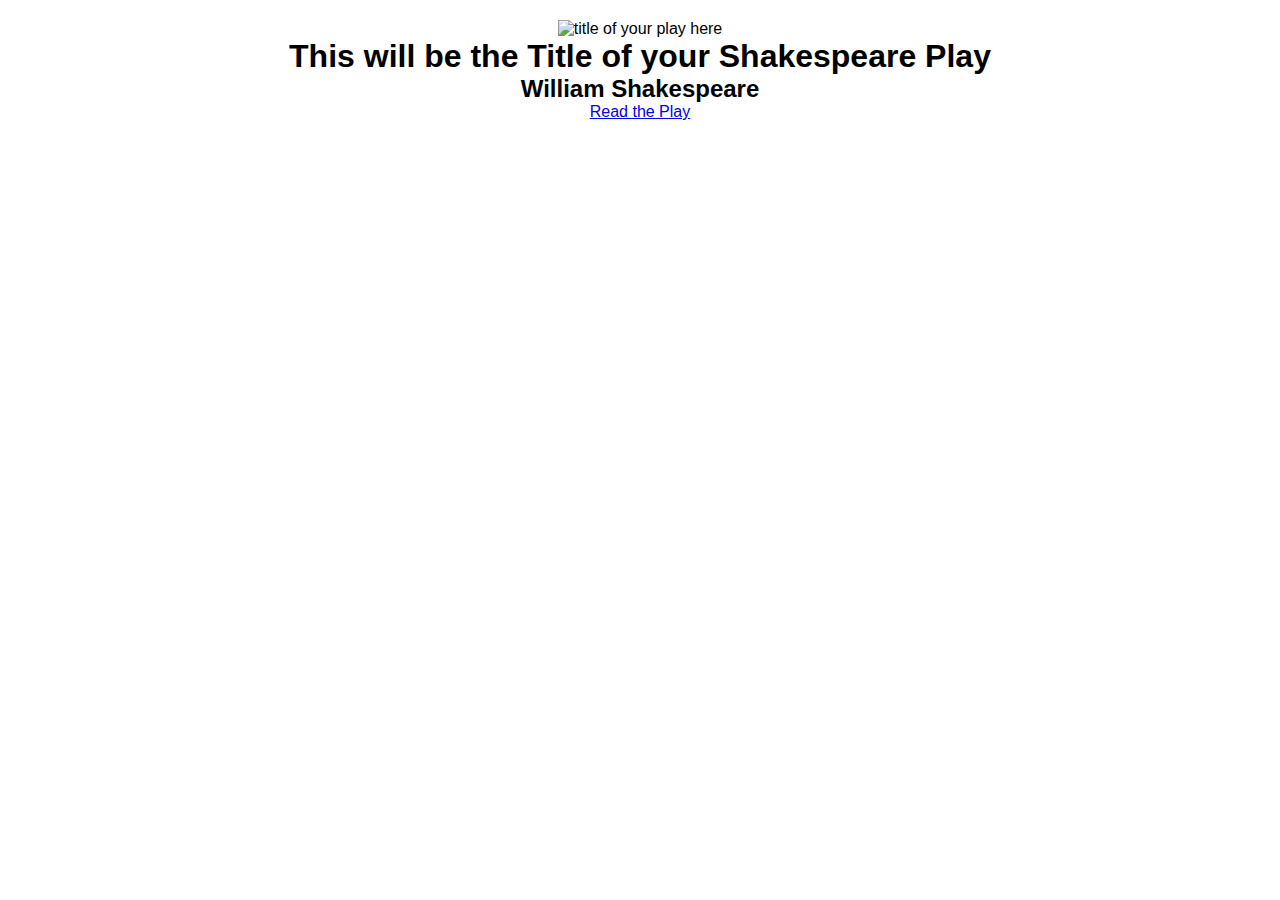
==== docs/index.html @ 6918707d "Initial commit" ====
<!DOCTYPE html>
<html xmlns="http://www.w3.org/1999/xhtml">
<head>
	<meta name="viewport" content="width=device-width, initial-scale=1">
	<meta charset="UTF-8" />
	<title>The title of your play goes here ---- CHANGE THIS</title>
	<!-- link you stylesheet here -->
	<link rel="stylesheet" href="css/styles.css" />
</head>
<body><!-- here goes your content -->
	<section class="cover">
			<img src="images/replace this with the cover image" alt="title of your play here" class="coverimage" />
		<h1>This will be the Title of your Shakespeare Play</h1>
		<h2>William Shakespeare</h2>
		<!-- Change play.html in the following line to the name of your exported file from InDesign -->
		<a href="play.html" title="view the play">Read the Play</a>
	</section>
	<section class="synopsis">
	<!--insert your marked up synopsis here -->
	</section>
</body>
</html>
---- docs/css/styles.css ----
/* This stylesheet is where to add styles for your Shakespeare Play */
/*We usually add something general for the body*/
* {
  margin: 0;
  padding: 0;
  box-sizing: border-box;
}

body {
  font-family: Verdana, Geneva, Tahoma, sans-serif;
  /*your style rules go in here */
}

section {
  border: 0;
}

/*Here follows the class names that you will have in your html*/
/*You may have more if you added styles in InDesign*/
/*You need to add the style attributes between the curly brackets*/

/* the following may not be used but it doesn't matter if they are listed here  */

section.cover {
  text-align: center;
  width: 70%;
  margin: 20px auto;
}

img.playimage {
  /* you will need a width attribute in here */
  max-width: 40%;
  padding: 20px auto;
}

img.shakespeareimage {
  /* you will need a width attribute in here */
  max-width: 40%;
  padding: 20px auto;
}

/* If you have created any new stlyes in InDesign and used export tags then you need to add them here */

section.dramatis {
}
section.play {
}
div.sceneImage {
}
h1.act {
}
p.character {
}
p.charactername {
}
h1.dramatishead {
}
h2.firstscene {
}
h2.location {
}
p.play_location {
}
p.prose {
}
h2.scene {
}
p.song {
}
h2.stagedirection {
}
p.verseline {
}
span.character_role {
}
span.stage_directions_inline {
}

span.character_beforespeech {
}
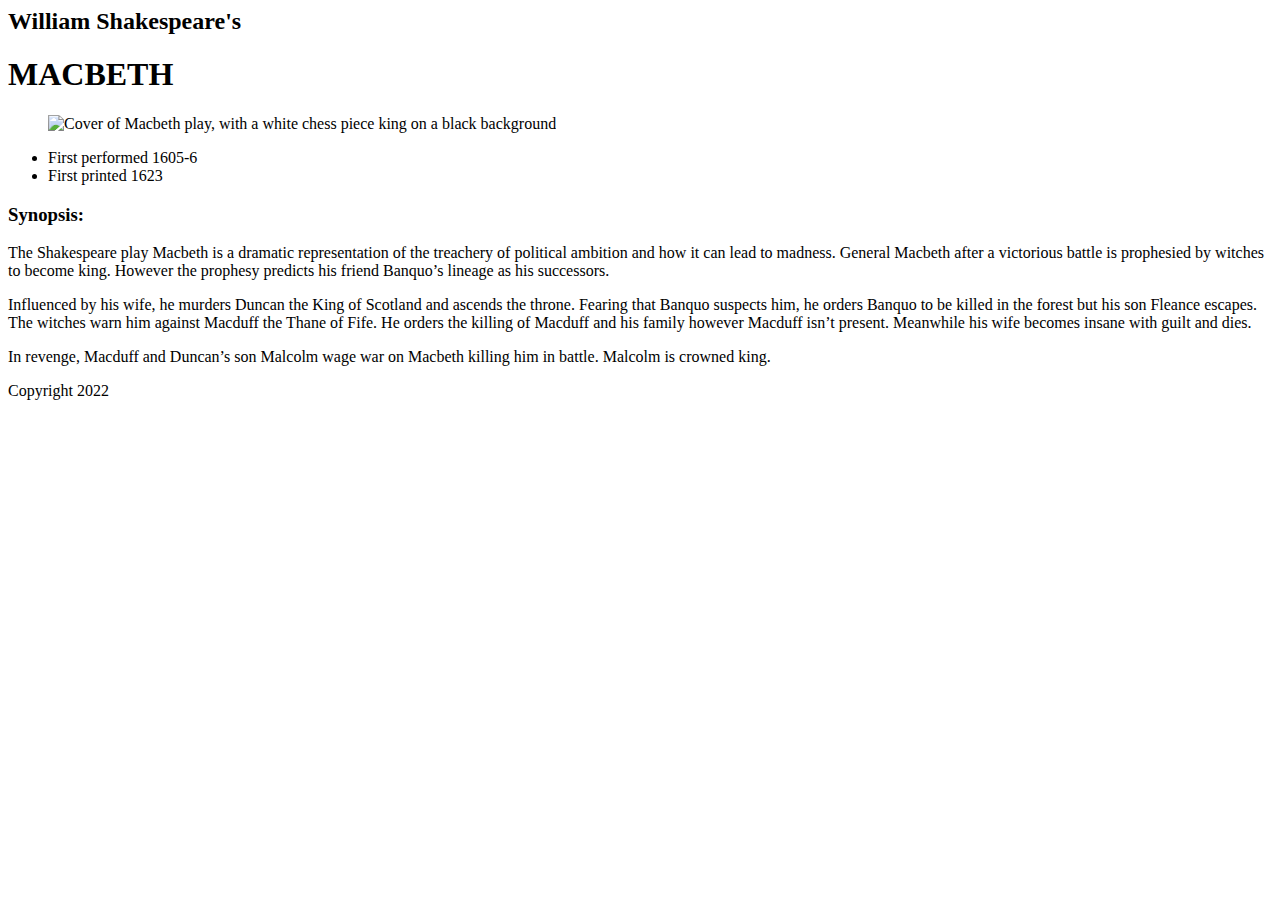
==== commit 15cffb04: "OriginalPaste" ====
--- a/docs/index.html
+++ b/docs/index.html
@@ -1,22 +1,31 @@
-<!DOCTYPE html>
-<html xmlns="http://www.w3.org/1999/xhtml">
-<head>
-	<meta name="viewport" content="width=device-width, initial-scale=1">
-	<meta charset="UTF-8" />
-	<title>The title of your play goes here ---- CHANGE THIS</title>
-	<!-- link you stylesheet here -->
-	<link rel="stylesheet" href="css/styles.css" />
-</head>
-<body><!-- here goes your content -->
-	<section class="cover">
-			<img src="images/replace this with the cover image" alt="title of your play here" class="coverimage" />
-		<h1>This will be the Title of your Shakespeare Play</h1>
-		<h2>William Shakespeare</h2>
-		<!-- Change play.html in the following line to the name of your exported file from InDesign -->
-		<a href="play.html" title="view the play">Read the Play</a>
-	</section>
-	<section class="synopsis">
-	<!--insert your marked up synopsis here -->
-	</section>
-</body>
+<!--this is a comment-->
+<html>
+    <head>
+        <title>Macbeth</title>
+        <link rel="stylesheet" href="CSS/styles.css">
+    </head>
+    <body>
+        <header>
+            <h2>William Shakespeare's</h2>
+            <h1>MACBETH</h1>
+        </header>
+        <main>
+            <figure>
+                <img src="images/macbethcover.jpg" alt="Cover of Macbeth play, with a white chess piece king on a black background">
+            </figure>
+            <section>
+                <ul>  <!--ul = unordered list (bullet point), ol = ordered list (numbered)-->
+                    <li>First performed 1605-6</li>
+                    <li>First printed 1623</li>
+                </ul>
+                <h3>Synopsis:</h3>
+                <p class="first">The Shakespeare play Macbeth is a dramatic representation of the treachery of political ambition and how it can lead to madness. General Macbeth after a victorious battle is prophesied by witches to become king. However the prophesy predicts his friend Banquo’s lineage as his successors.</p>
+                <p>Influenced by his wife, he murders Duncan the King of Scotland and ascends the throne. Fearing that Banquo suspects him, he orders Banquo to be killed in the forest but his son Fleance escapes. The witches warn him against Macduff the Thane of Fife. He orders the killing of Macduff and his family however Macduff isn’t present. Meanwhile his wife becomes insane with guilt and dies.</p>
+                <p>In revenge, Macduff and Duncan’s son Malcolm wage war on Macbeth killing him in battle. Malcolm is crowned king.</p>
+            </section>
+        </main>
+        <footer>
+            <p>Copyright 2022</p>
+        </footer>
+    </body>
 </html>
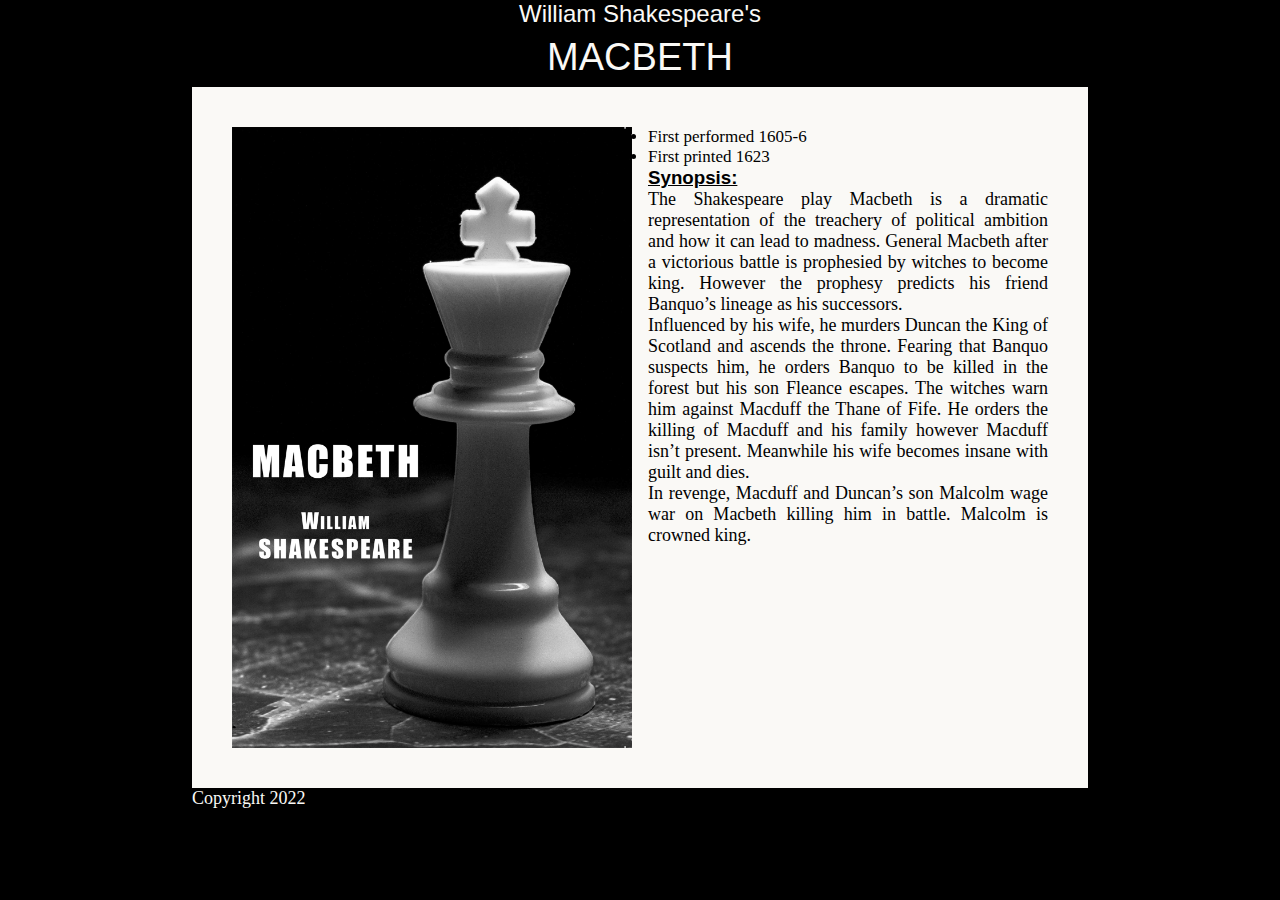
==== commit 39a37501: "FixedCSSLink" ====
--- a/docs/index.html
+++ b/docs/index.html
@@ -2,7 +2,7 @@
 <html>
     <head>
         <title>Macbeth</title>
-        <link rel="stylesheet" href="CSS/styles.css">
+        <link rel="stylesheet" href="css/styles.css">
     </head>
     <body>
         <header>
--- a/docs/css/styles.css
+++ b/docs/css/styles.css
@@ -0,0 +1,156 @@
+/* This stylesheet is where to add styles for your Shakespeare Play */
+/*We usually add something general for the body*/
+* {
+  margin: 0;
+  padding: 0;
+  box-sizing: border-box;
+}
+
+body {
+  font-family: Verdana, Geneva, Tahoma, sans-serif;
+  /*your style rules go in here */
+}
+
+section {
+  border: 0;
+}
+
+/*Here follows the class names that you will have in your html*/
+/*You may have more if you added styles in InDesign*/
+/*You need to add the style attributes between the curly brackets*/
+
+/* the following may not be used but it doesn't matter if they are listed here  */
+
+section.cover {
+  text-align: center;
+  width: 70%;
+  margin: 20px auto;
+}
+
+img.playimage {
+  /* you will need a width attribute in here */
+  max-width: 40%;
+  padding: 20px auto;
+}
+
+img.shakespeareimage {
+  /* you will need a width attribute in here */
+  max-width: 40%;
+  padding: 20px auto;
+}
+
+/* If you have created any new stlyes in InDesign and used export tags then you need to add them here */
+
+section.dramatis {
+}
+section.play {
+}
+div.sceneImage {
+}
+h1.act {
+}
+p.character {
+}
+p.charactername {
+}
+h1.dramatishead {
+}
+h2.firstscene {
+}
+h2.location {
+}
+p.play_location {
+}
+p.prose {
+}
+h2.scene {
+}
+p.song {
+}
+h2.stagedirection {
+}
+p.verseline {
+}
+span.character_role {
+}
+span.stage_directions_inline {
+}
+
+span.character_beforespeech {
+}
+
+body {
+    font-family: Cambria, Cochin, Georgia, Times, 'Times New Roman', serif;
+    background-color: rgb(0, 0, 0);
+    color: rgb(250, 249, 246);
+}
+
+main {
+    
+    background-color: rgb(250, 249, 246);
+    color: black;
+    width: 70%;
+    margin: 0 auto;
+    max-width: 900px; /*restricting to max size*/
+    /*margin = outside, padding = inside; em refers to text within the block */
+    padding: 2em;
+    display: flex;
+    flex-wrap: wrap;
+}
+
+figure {
+    width: 30%;
+    flex-basis: 300px;
+    flex-grow: 1;
+    flex-shrink: 1;
+    margin: /*'margin' sets margin to every direction, unless put four definitions in (clockwise)*/ .5em /*auto works out what is remaining based on what's left: centres*/;
+}
+
+section {
+    flex-basis: 300px;
+    flex-grow: 1;
+    flex-shrink: 1;
+    margin: .5em;
+}
+
+h1, h2 {
+    font-family: Impact, Haettenschweiler, 'Arial Narrow Bold', sans-serif;
+    text-align: center; /*all American spellings*/
+    font-weight: lighter;
+}
+
+h1 {
+    font-size: 38px;
+    margin: 8px;
+}
+
+h3 {
+    text-decoration: underline;
+    font-family: 'Arial Narrow Bold', Arial, Impact, sans-serif;
+}
+
+img {
+    width: 100%; /*percentage of parent element*/
+    display: block;
+}
+
+p {
+    text-align: justify;
+    font-size: 18;
+    }
+
+li {
+    font-size: 17px;
+}
+
+footer {
+    width: 70%;
+    margin: 0 auto;
+    max-width: 900px;
+}
+
+@media screen and (max-width:600px) {
+    main {
+        width: 100%;
+    }
+}
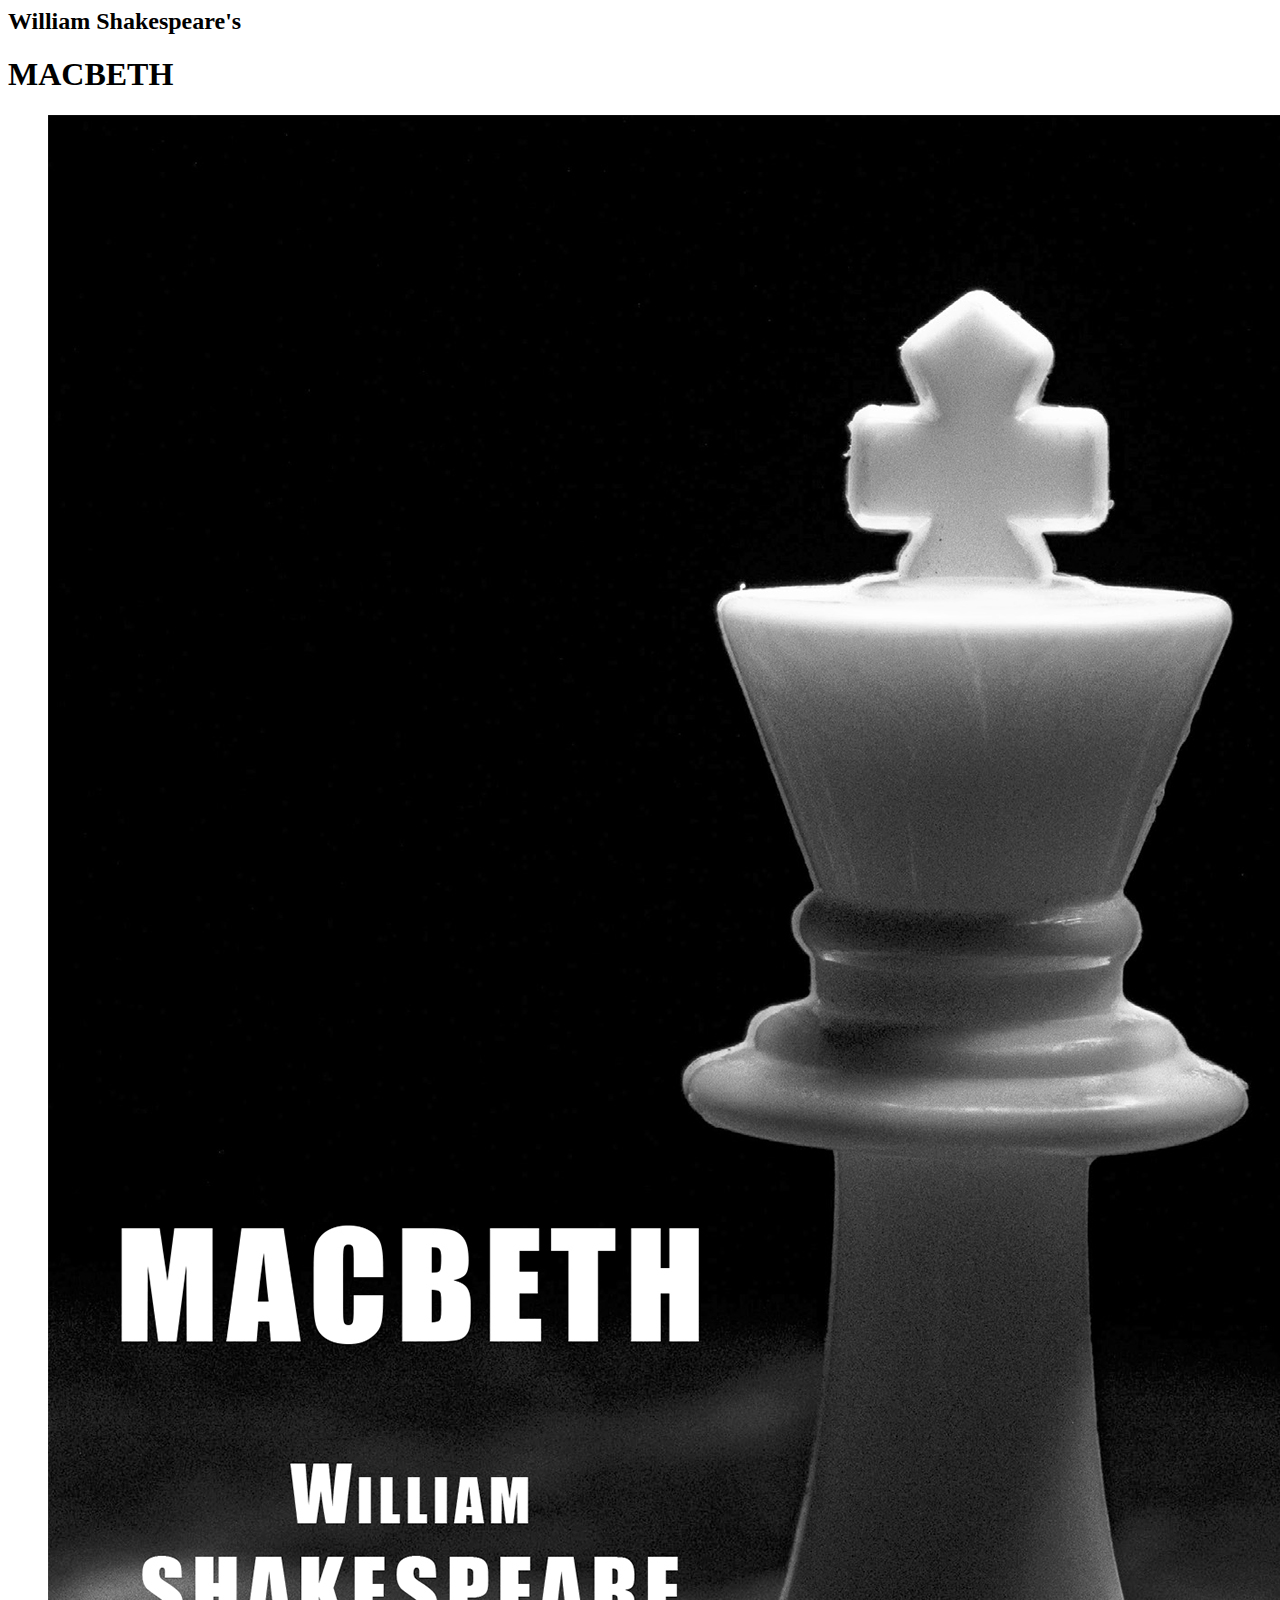
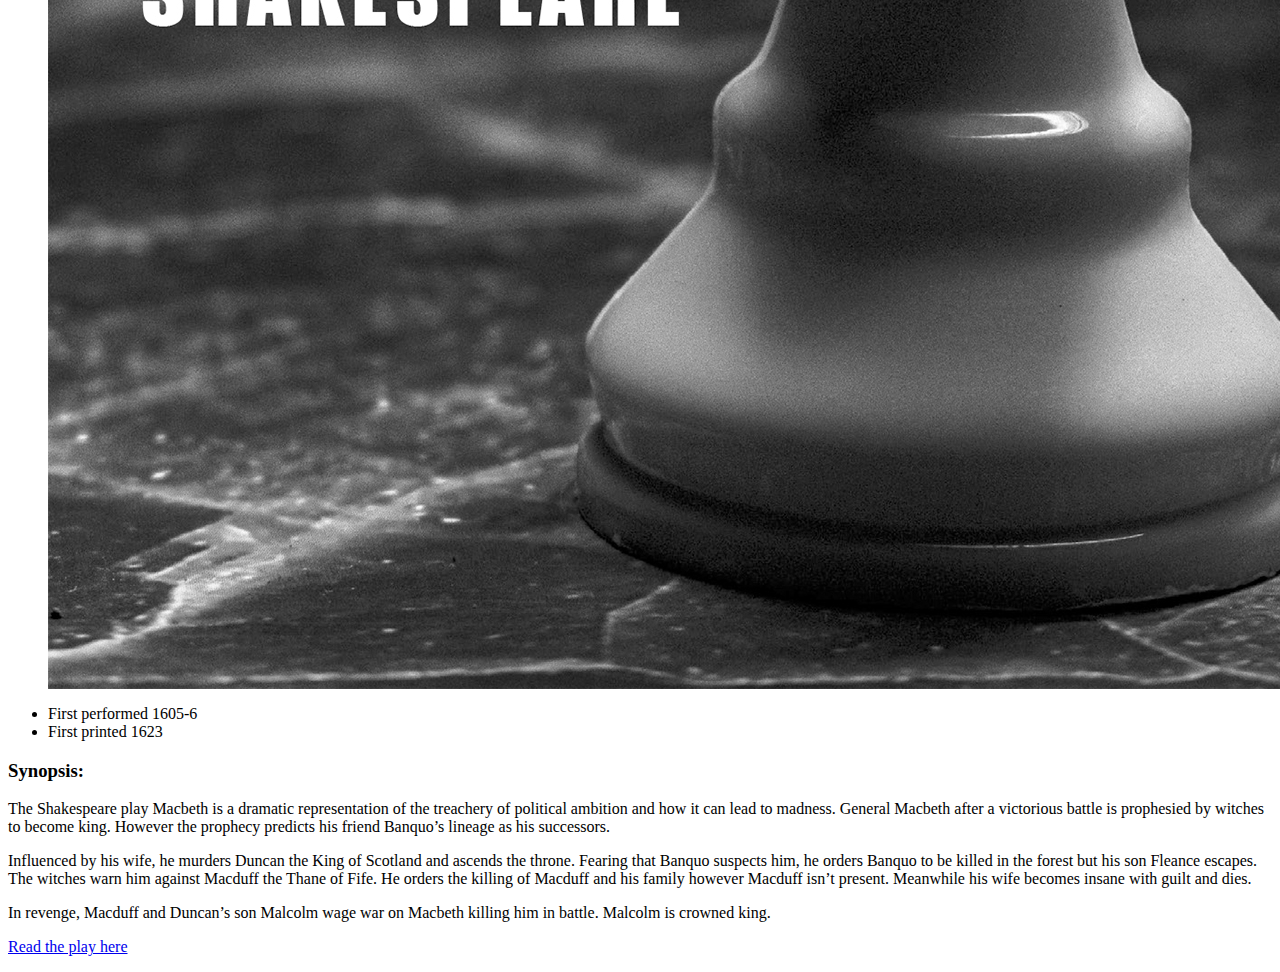
==== commit 96eded53: "uploadnewdocs" ====
--- a/docs/index.html
+++ b/docs/index.html
@@ -10,8 +10,8 @@
             <h1>MACBETH</h1>
         </header>
         <main>
-            <figure>
-                <img src="images/macbethcover.jpg" alt="Cover of Macbeth play, with a white chess piece king on a black background">
+            <figure class="image">
+                <a href="A.MacbethFullPlay.html"><img src="images/macbethcover.jpg" alt="Cover of Macbeth play, with a white chess piece king on a black background"></a>
             </figure>
             <section>
                 <ul>  <!--ul = unordered list (bullet point), ol = ordered list (numbered)-->
@@ -19,13 +19,13 @@
                     <li>First printed 1623</li>
                 </ul>
                 <h3>Synopsis:</h3>
-                <p class="first">The Shakespeare play Macbeth is a dramatic representation of the treachery of political ambition and how it can lead to madness. General Macbeth after a victorious battle is prophesied by witches to become king. However the prophesy predicts his friend Banquo’s lineage as his successors.</p>
-                <p>Influenced by his wife, he murders Duncan the King of Scotland and ascends the throne. Fearing that Banquo suspects him, he orders Banquo to be killed in the forest but his son Fleance escapes. The witches warn him against Macduff the Thane of Fife. He orders the killing of Macduff and his family however Macduff isn’t present. Meanwhile his wife becomes insane with guilt and dies.</p>
-                <p>In revenge, Macduff and Duncan’s son Malcolm wage war on Macbeth killing him in battle. Malcolm is crowned king.</p>
+                    <p>The Shakespeare play Macbeth is a dramatic representation of the treachery of political ambition and how it can lead to madness. General Macbeth after a victorious battle is prophesied by witches to become king. However the prophecy predicts his friend Banquo’s lineage as his successors.</p>
+                    <p>Influenced by his wife, he murders Duncan the King of Scotland and ascends the throne. Fearing that Banquo suspects him, he orders Banquo to be killed in the forest but his son Fleance escapes. The witches warn him against Macduff the Thane of Fife. He orders the killing of Macduff and his family however Macduff isn’t present. Meanwhile his wife becomes insane with guilt and dies.</p>
+                    <p>In revenge, Macduff and Duncan’s son Malcolm wage war on Macbeth killing him in battle. Malcolm is crowned king.</p>
+                    <p class="playlink">
+                        <a href="A.MacbethFullPlay.html">Read the play here</a>
+                    </p>
             </section>
         </main>
-        <footer>
-            <p>Copyright 2022</p>
-        </footer>
     </body>
 </html>
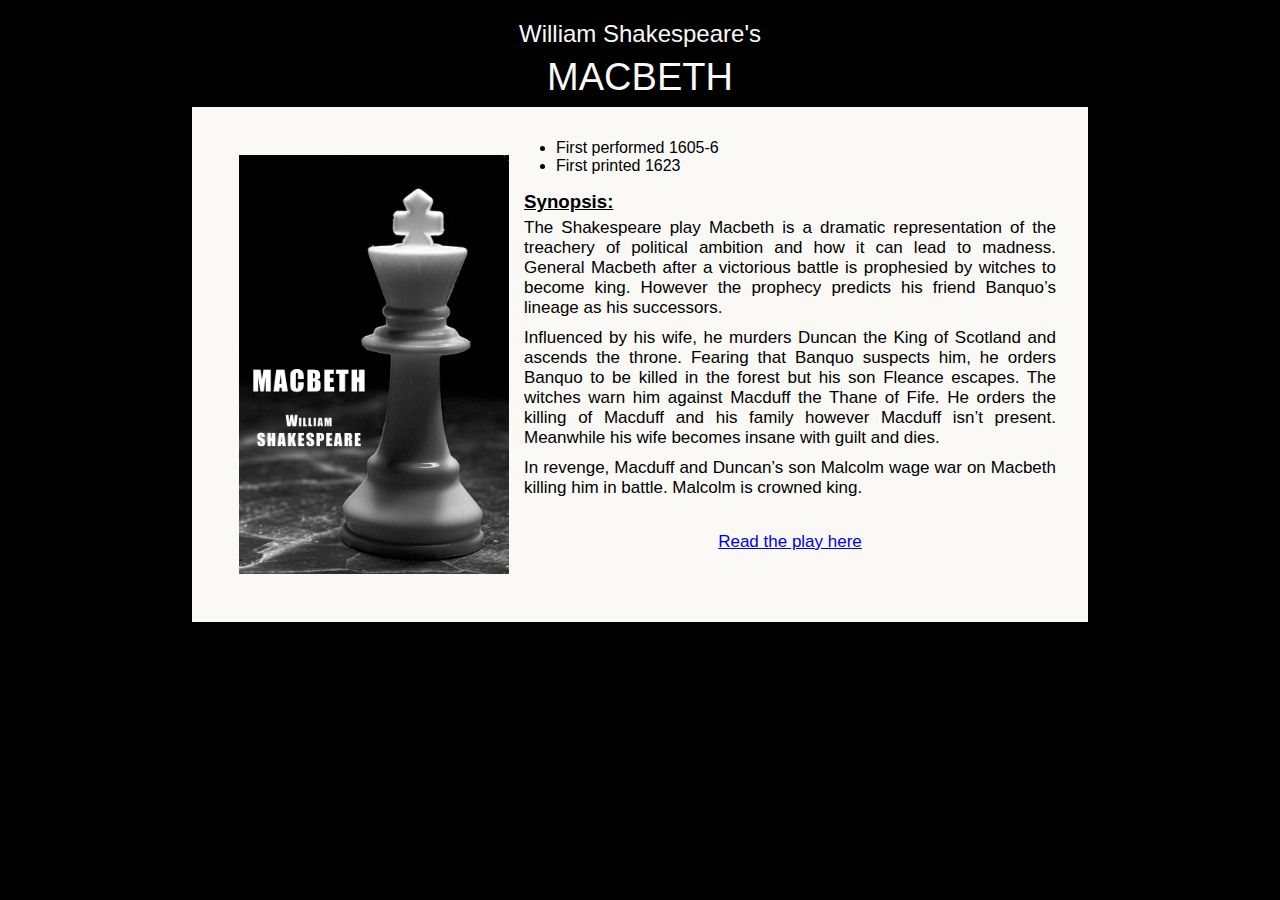
==== commit cd8fed2b: "fixinglink" ====
--- a/docs/index.html
+++ b/docs/index.html
@@ -2,7 +2,7 @@
 <html>
     <head>
         <title>Macbeth</title>
-        <link rel="stylesheet" href="css/styles.css">
+        <link rel="stylesheet" href="CSS/styles.css">
     </head>
     <body>
         <header>
--- a/docs/CSS/styles.css
+++ b/docs/CSS/styles.css
@@ -0,0 +1,190 @@
+/* This stylesheet is where to add styles for your Shakespeare Play */
+/*We usually add something general for the body*/
+* {
+    margin: 0;
+    padding: 0;
+    box-sizing: border-box;
+  }
+  
+  body {
+    font-family: Verdana, Geneva, Tahoma, sans-serif;
+    /*your style rules go in here */
+    background-color: rgb(250, 249, 246);
+  }
+  
+  section {
+    border: 0;
+  }
+  
+  /*Here follows the class names that you will have in your html*/
+  /*You may have more if you added styles in InDesign*/
+  /*You need to add the style attributes between the curly brackets*/
+  
+  /* the following may not be used but it doesn't matter if they are listed here  */
+  
+  section.cover {
+    text-align: center;
+    width: 70%;
+    margin: 20px auto;
+  }
+  
+  img.playimage {
+    /* you will need a width attribute in here */
+    max-width: 40%;
+    padding: 20px auto;
+  }
+  
+  img.shakespeareimage {
+    /* you will need a width attribute in here */
+    max-width: 40%;
+    padding: 20px auto;
+  }
+  
+  /* If you have created any new stlyes in InDesign and used export tags then you need to add them here */
+  
+  section.dramatis {
+  }
+  section.play {
+  }
+  div.sceneImage {
+  }
+  h1.act {
+  }
+  p.character {
+  }
+  p.charactername {
+  }
+  h1.dramatishead {
+  }
+  h2.firstscene {
+  }
+  h2.location {
+  }
+  p.play_location {
+  }
+  p.prose {
+  }
+  h2.scene {
+  }
+  p.song {
+  }
+  h2.stagedirection {
+  }
+  p.verseline {
+  }
+  span.character_role {
+  }
+  span.stage_directions_inline {
+  }
+  
+  span.character_beforespeech {
+  }
+  
+  body {
+      font-family: Arial, Helvetica, sans-serif;
+      background-color: rgb(0, 0, 0);
+      color: rgb(250, 249, 246); 
+  }
+  
+  main {
+      
+      background-color: rgb(250, 249, 246); /*prevent glare*/
+      color: black;
+      width: 70%;
+      margin: 0 auto;
+      max-width: 900px; /*restricting to max size*/
+      /*margin = outside, padding = inside; em refers to text within the block */
+      padding: 2em;
+      display: flex;
+      flex-wrap: wrap;
+  }
+  
+  figure.image {
+      width: 30%;
+      max-width: 300px;
+      flex-basis: 300px;
+      flex-grow: 1;
+      flex-shrink: 1;
+      margin: /*'margin' sets margin to every direction, unless put four definitions in (clockwise)*/ 1em auto /*auto works out what is remaining based on what's left: centres*/;
+  }
+  
+  section {
+      flex-basis: 300px;
+      flex-grow: 1;
+      flex-shrink: 1;
+  }
+  
+  h1, h2 {
+      font-family: Impact, Haettenschweiler, 'Arial Narrow Bold', sans-serif;
+      text-align: center; /*all American spellings*/
+      font-weight: lighter;
+  }
+  
+  h1 {
+      font-size: 38px;
+      margin: 8px;
+  }
+  
+  h2 {
+      margin-top: 20px;
+  }
+
+  h3 {
+      text-decoration: underline;
+      font-family: 'Arial Narrow Bold', Arial, Impact, sans-serif;
+      margin-bottom: 5px;
+  }
+  
+  img {
+      width: 90%; /*percentage of parent element*/
+      margin: auto;
+      display: block;
+  }
+
+  
+  ul {
+    padding: 0 0 1em 2em;
+  }
+  
+  p {
+      text-align: justify;
+      font-size: 17px;
+      margin-bottom: 10px;
+  }
+  
+  p.playlink {
+      text-align: center;
+      margin-top: 2em;
+  }
+
+  li {
+      font-size: 16px;
+  }
+  
+  footer {
+      width: 60%;
+      margin: 2em auto;
+  }
+  
+  @media screen and (max-width:500px) {
+      main {
+          width: 100%;    
+          padding: none;
+          margin: none;   
+      }
+
+      figure {
+          max-width: none;
+          margin-bottom: 2em;
+          width: 100%;
+      }
+
+      img {
+          width: 100%;
+      }
+
+      footer {
+          width: 90%;
+      }
+  }
+  